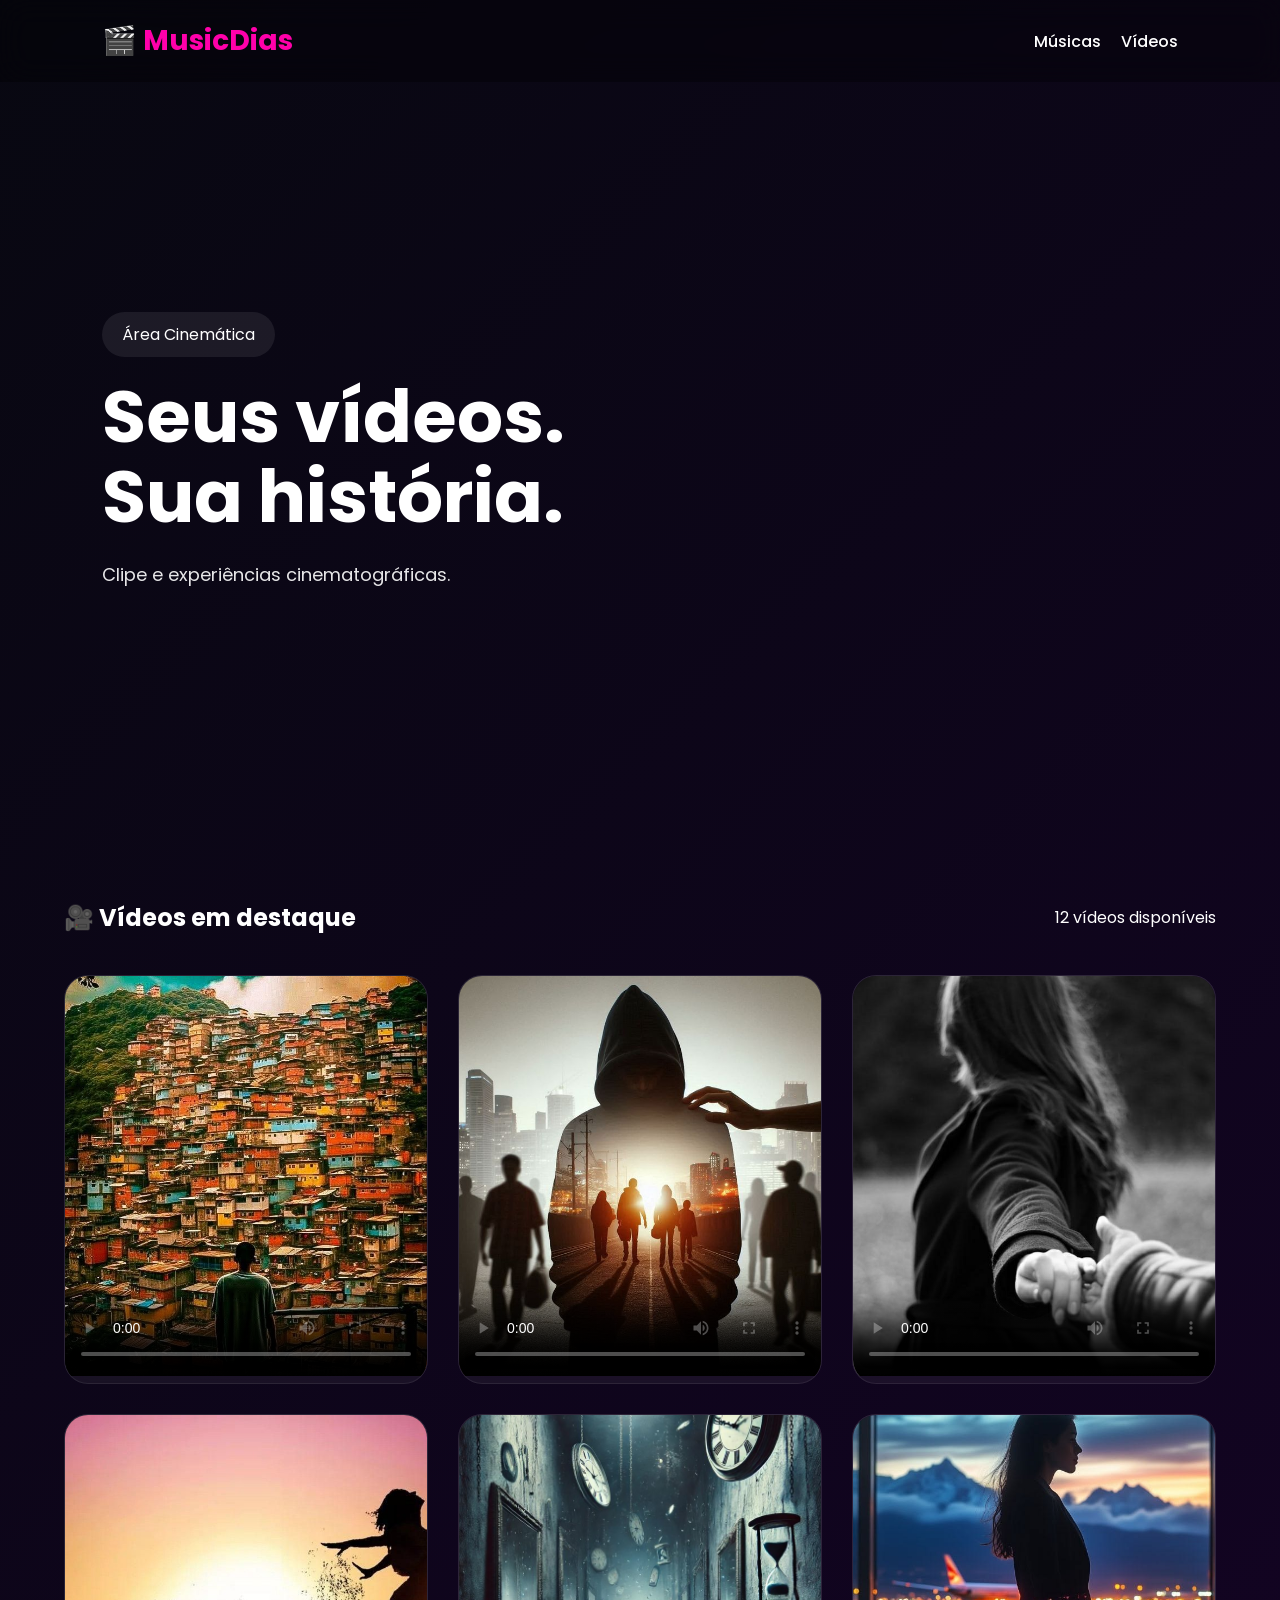
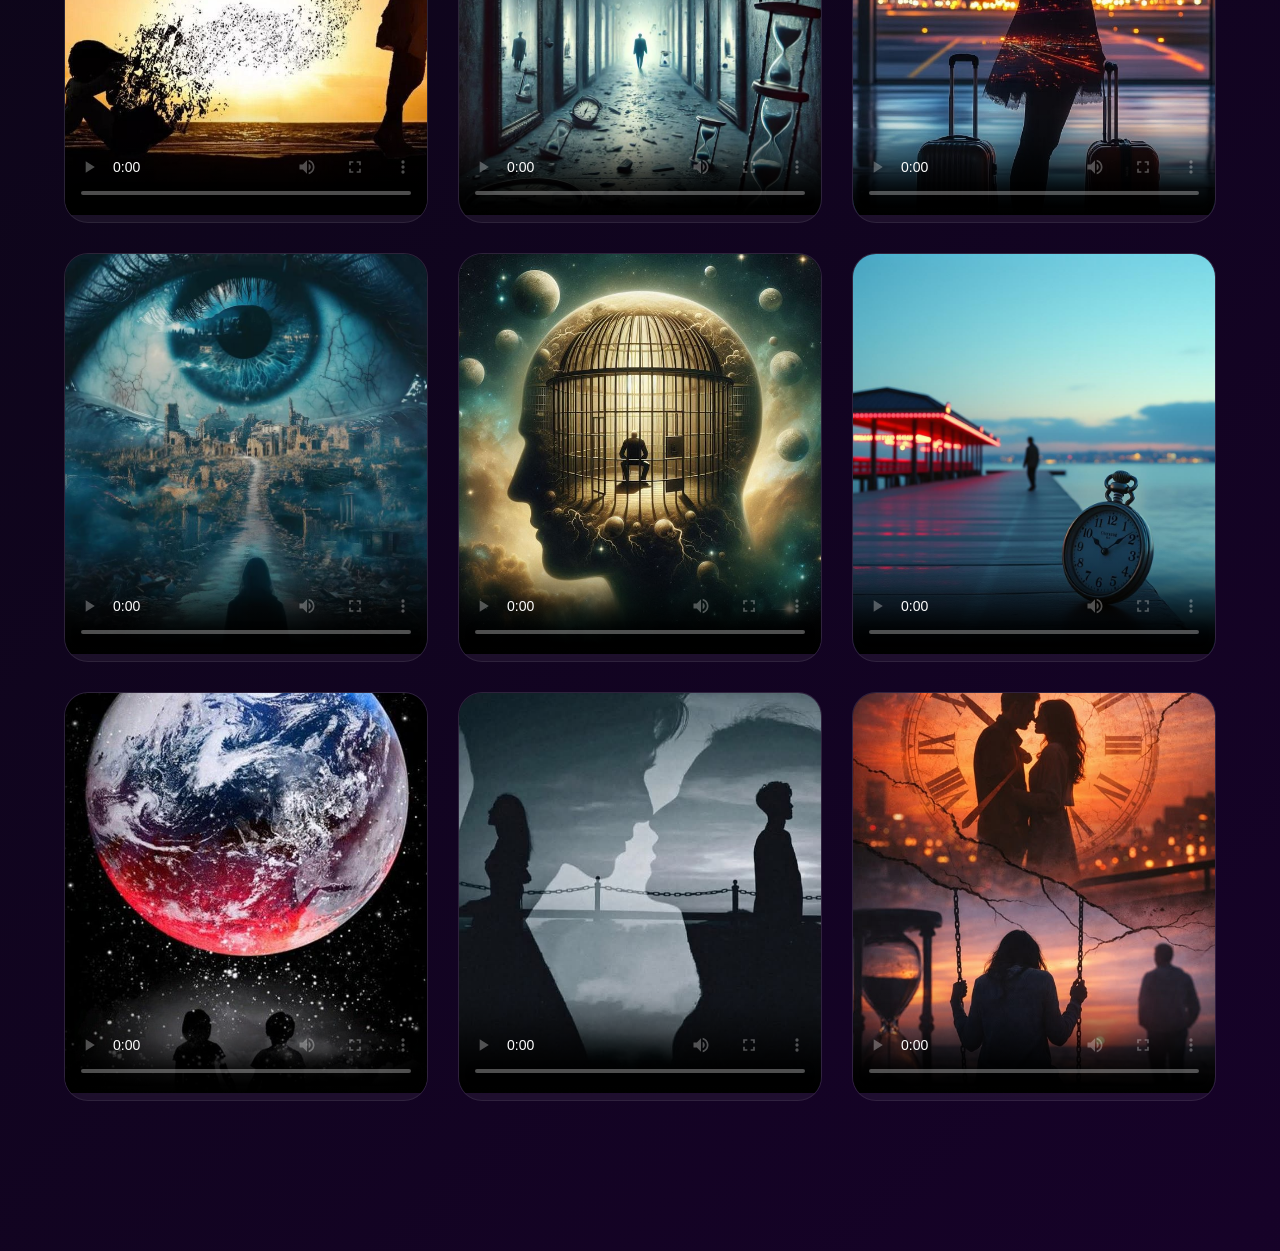
==== videos.html @ 47ad1097 "04/06/26 começo do site" ====
<!DOCTYPE html>
<html lang="pt-BR">

<head>

    <meta charset="UTF-8">
    <meta name="viewport" content="width=device-width, initial-scale=1.0">

    <title>MusicDias Vídeos 🎬</title>

    <link rel="stylesheet" href="style.css">

    <link rel="preconnect" href="https://fonts.googleapis.com">

    <link href="https://fonts.googleapis.com/css2?family=Poppins:wght@300;400;500;600;700&display=swap"
        rel="stylesheet">

</head>

<body>

    <header>

        <div class="logo">
            🎬 MusicDias
        </div>

        <nav>
            <a href="index.html">Músicas</a>
            <a href="videos.html">Vídeos</a>
        </nav>

    </header>

    <section class="hero video-hero">

        <div class="hero-text">

            <span class="hero-tag">
                Área Cinemática
            </span>

            <h1>
                Seus vídeos.<br>
                Sua história.
            </h1>

            <p>
                Clipe e experiências cinematográficas.
            </p>

        </div>

    </section>

   
    

    <main class="container">

        <div class="section-header">

            <h2>
                🎥 Vídeos em destaque
            </h2>

            <span>
                12 vídeos disponíveis
            </span>

        </div>

        <div class="video-grid">

            <!-- VIDEO 1 -->
            <div class="video-card">
                <video controls poster="img/No corre pela vida.jpg"  >
                    <source src="videos/video1.mp4" type="video/mp4">
                </video>
                <div class="video-info">

                    

                    
                </div>
            </div>

            <!-- VIDEO 2 -->
            <div class="video-card">
                <video controls poster="img/vivencia me fez.jpg">
                    <source src="videos/video2.mp4" type="video/mp4">
                </video>
                <div class="video-info">
                    
                   

                    

                </div>
            </div>

            <!-- VIDEO 3 -->
            <div class="video-card">
                <video controls poster="img/hoje ela soma.jpg" >
                    <source src="videos/video3.mp4" type="video/mp4">
                </video>
                <div class="video-info">
                    

                    
                    

                </div>
            </div>

            <!-- VIDEO 4 -->
            <div class="video-card">
                <video controls poster="img/passos pequenos.jpg">
                    <source src="videos/video4.mp4" type="video/mp4">
                </video>
                <div class="video-info">
                   
                    

                    

                </div>
            </div>

            <!-- VIDEO 5 -->
            <div class="video-card">
                <video controls poster="img/prioridade.jpg">
                    <source src="videos/video5.mp4" type="video/mp4">
                </video>
                <div class="video-info">
                    
                    

                    

                </div>
            </div>

            <!-- VIDEO 6 -->
            <div class="video-card">
                <video controls poster="img/De longe eu te protejo.jpg">
                    <source src="videos/video6.mp4" type="video/mp4">
                </video>
                <div class="video-info">
                    

                  
                    

                </div>
            </div>

            <!-- VIDEO 7 -->
            <div class="video-card">
                <video controls poster="img/vivo nessa ilusao.jpg">
                    <source src="videos/video7.mp4" type="video/mp4">
                </video>
                <div class="video-info">
                    

                   

                    

                </div>
            </div>

            <!-- VIDEO 8 -->
            <div class="video-card">
                <video controls poster="img/Criadovazio.jpg">
                    <source src="videos/video8.mp4" type="video/mp4">
                </video>
                <div class="video-info">
                    

                   

                    

                </div>
            </div>

            <!-- VIDEO 9 -->
            <div class="video-card">
                <video controls poster="img/tempo que não volta 3.jpeg">
                    <source src="videos/video9.mp4" type="video/mp4">
                </video>
                <div class="video-info">
                    

                    

                    

                </div>
            </div>

            <!-- VIDEO 10 -->
            <div class="video-card">
                <video controls poster="img/era nos dois.jpg">
                    <source src="videos/video10.mp4" type="video/mp4">
                </video>
                <div class="video-info">
                    
                    

                   

                </div>
            </div>

            <!-- VIDEO 11 -->
            <div class="video-card">
                <video controls poster="img/quase nos.jpg">
                    <source src="videos/video11.mp4" type="video/mp4">
                </video>
                <div class="video-info">
                   

                    

                   

                </div>
            </div>

            <!-- VIDEO 12 -->
            <div class="video-card">
                <video controls poster="img/Um dia a gente se torna.jpg">
                    <source src="videos/video12.mp4" type="video/mp4">
                </video>
                <div class="video-info">
                    
                    

                    

                </div>
            </div>

        </div>

    </main>

    <script src="script.js"></script>

</body>

</html>
---- style.css ----
*

{
    margin:0;
    padding:0;
    box-sizing:border-box;
    font-family:'Poppins',sans-serif;
    transition :.3s,
    color .3s,
    transform .3s,
    border .3s;
}

html{
    scroll-behavior:smooth;
}

body{
    background:linear-gradient(
        -45deg,
        #080811,
        #120018,
        #1b0030,
        #080811
    );

    background-size:400% 400%;

    animation:bgAnimation 12s ease infinite;

    color:white;

    overflow-x:hidden;
}

@keyframes bgAnimation{

    0%{
        background-position:0% 50%;
    }

    50%{
        background-position:100% 50%;
    }

    100%{
        background-position:0% 50%;
    }

}

#particles-js{
    position:fixed;
    width:100%;
    height:100%;
    z-index:-1;
}

#loader{
    position:fixed;
    width:100%;
    height:100vh;
    background:#080811;

    display:flex;
    justify-content:center;
    align-items:center;
    flex-direction:column;

    z-index:99999;
}

#loader h1{
    font-size:60px;
    color:#ff00aa;
}

header{
    position:fixed;
    width:100%;
    top:0;

    padding:20px 8%;

    display:flex;
    justify-content:space-between;
    align-items:center;

    backdrop-filter:blur(15px);

    background:rgba(0,0,0,.3);

    z-index:1000;
}

.logo{
    font-size:28px;
    font-weight:700;
    color:#ff00aa;
}

nav{
    display:flex;
    gap:20px;
}

nav a{
    text-decoration:none;
    color:white;
    font-weight:500;
}

nav a:hover{
    color:#ff00aa;
}

.hero{
    min-height:100vh;

    display:flex;
    align-items:center;

    padding:0 8%;
}

.hero-text{
    max-width:700px;
}

.hero-tag{
    display:inline-block;

    padding:10px 20px;

    border-radius:30px;

    background:rgba(255,255,255,.08);

    margin-bottom:20px;
}

.hero-text h1{
    font-size:72px;
    line-height:1.1;
}

.hero-text p{
    margin-top:25px;
    opacity:.9;
    font-size:18px;
}

.hero-buttons{
    display:flex;
    gap:15px;
    margin-top:35px;
    flex-wrap:wrap;
}

#themeToggle,
.video-btn,
.btn{
    padding:15px 25px;

    border:none;
    border-radius:14px;

    cursor:pointer;

    background:#ff00aa;
    color:white;

    text-decoration:none;

    font-weight:600;
}

.video-btn{
    background:#6a00ff;
}

#themeToggle:hover,
.video-btn:hover,
.btn:hover{
    transform:translateY(-5px);
}

.search-section{
    width:100%;

    display:flex;
    justify-content:center;

    margin-top:-100px;
    margin-bottom:60px;
}

.search-section input{
    width:500px;
    max-width:90%;

    padding:18px;

    border:none;
    border-radius:16px;

    background:rgba(255,255,255,.06);

    color:white;

    backdrop-filter:blur(10px);
}

.container{
    width:90%;
    max-width:1400px;
    margin:auto;
    padding-bottom:150px;
}

.section-header{
    display:flex;
    justify-content:space-between;
    align-items:center;

    margin-bottom:40px;
}

.music-grid,
.video-grid{
    display:grid;

    grid-template-columns:
    repeat(auto-fit,minmax(280px,1fr));

    gap:30px;
}

.card,
.video-card{
    position:relative;

    overflow:hidden;

    border-radius:24px;

    background:rgba(255,255,255,.05);

    border:1px solid rgba(255,255,255,.08);

    backdrop-filter:blur(15px);
}

.card:hover,
.video-card:hover{
    transform:translateY(-10px);

    box-shadow:
    0 0 35px rgba(255,0,170,.25);
}

.card img,
.video-card video{
    width:100%;
    height:400px;
    object-fit:cover;
}

.overlay{
    position:absolute;
    width:100%;
    height:100%;

    background:linear-gradient(
        transparent,
        rgba(0,0,0,.9)
    );
}

.card-content,
.video-info{
    position:absolute;
    bottom:0;

    width:100%;

    padding:25px;
}

.card-content h3,
.video-info h3{
    font-size:24px;
}

.card-content p,
.video-info p{
    margin:10px 0;
    opacity:.9;
}

.music-player{
    position:fixed;
    bottom:0;

    width:100%;

    padding:20px;

    text-align:center;

    background:rgba(0,0,0,.4);

    backdrop-filter:blur(12px);
}

#loginScreen{
    position:fixed;

    width:100%;
    height:100vh;

    display:flex;
    justify-content:center;
    align-items:center;

    background:#05050c;

    z-index:999999;
}

.login-box{
    width:90%;
    max-width:420px;

    padding:40px;

    border-radius:24px;

    background:rgba(255,255,255,.05);

    border:1px solid rgba(255,255,255,.08);

    backdrop-filter:blur(15px);

    text-align:center;
}

.login-box h1{
    color:#ff00aa;
    margin-bottom:15px;
}

.login-box p{
    margin-bottom:20px;
    opacity:.8;
}

.login-box input,
.login-box button{
    width:100%;
    padding:15px;
    border:none;
    border-radius:14px;
}

.login-box input{
    background:#141424;
    color:white;
    margin-bottom:15px;
}

.login-box button{
    background:#ff00aa;
    color:white;
    cursor:pointer;
}

#errorMessage{
    display:none;
    margin-top:15px;
    color:#ff4d6d;
}

.light{
    background:#f5f5f5;
    color:#111;
}

button:focus,
input:focus,
audio:focus{
    outline:2px solid #ff00aa;
    outline-offset:4px;
}

@media(max-width:768px){

    .hero-text h1{
        font-size:46px;
    }

    nav{
        display:none;
    }

    .section-header{
        flex-direction:column;
        gap:10px;
        align-items:flex-start;
    }

}

.video-like-btn{

    margin-top:15px;

    padding:12px 18px;

    border:none;

    border-radius:12px;

    background:#ff0055;

    color:white;

    cursor:pointer;

    font-weight:600;

    transition:.3s;

}

.video-like-btn:hover{

    transform:translateY(-3px);

    background:#ff3377;

}

.video-liked{

    background:#00c896 !important;

}
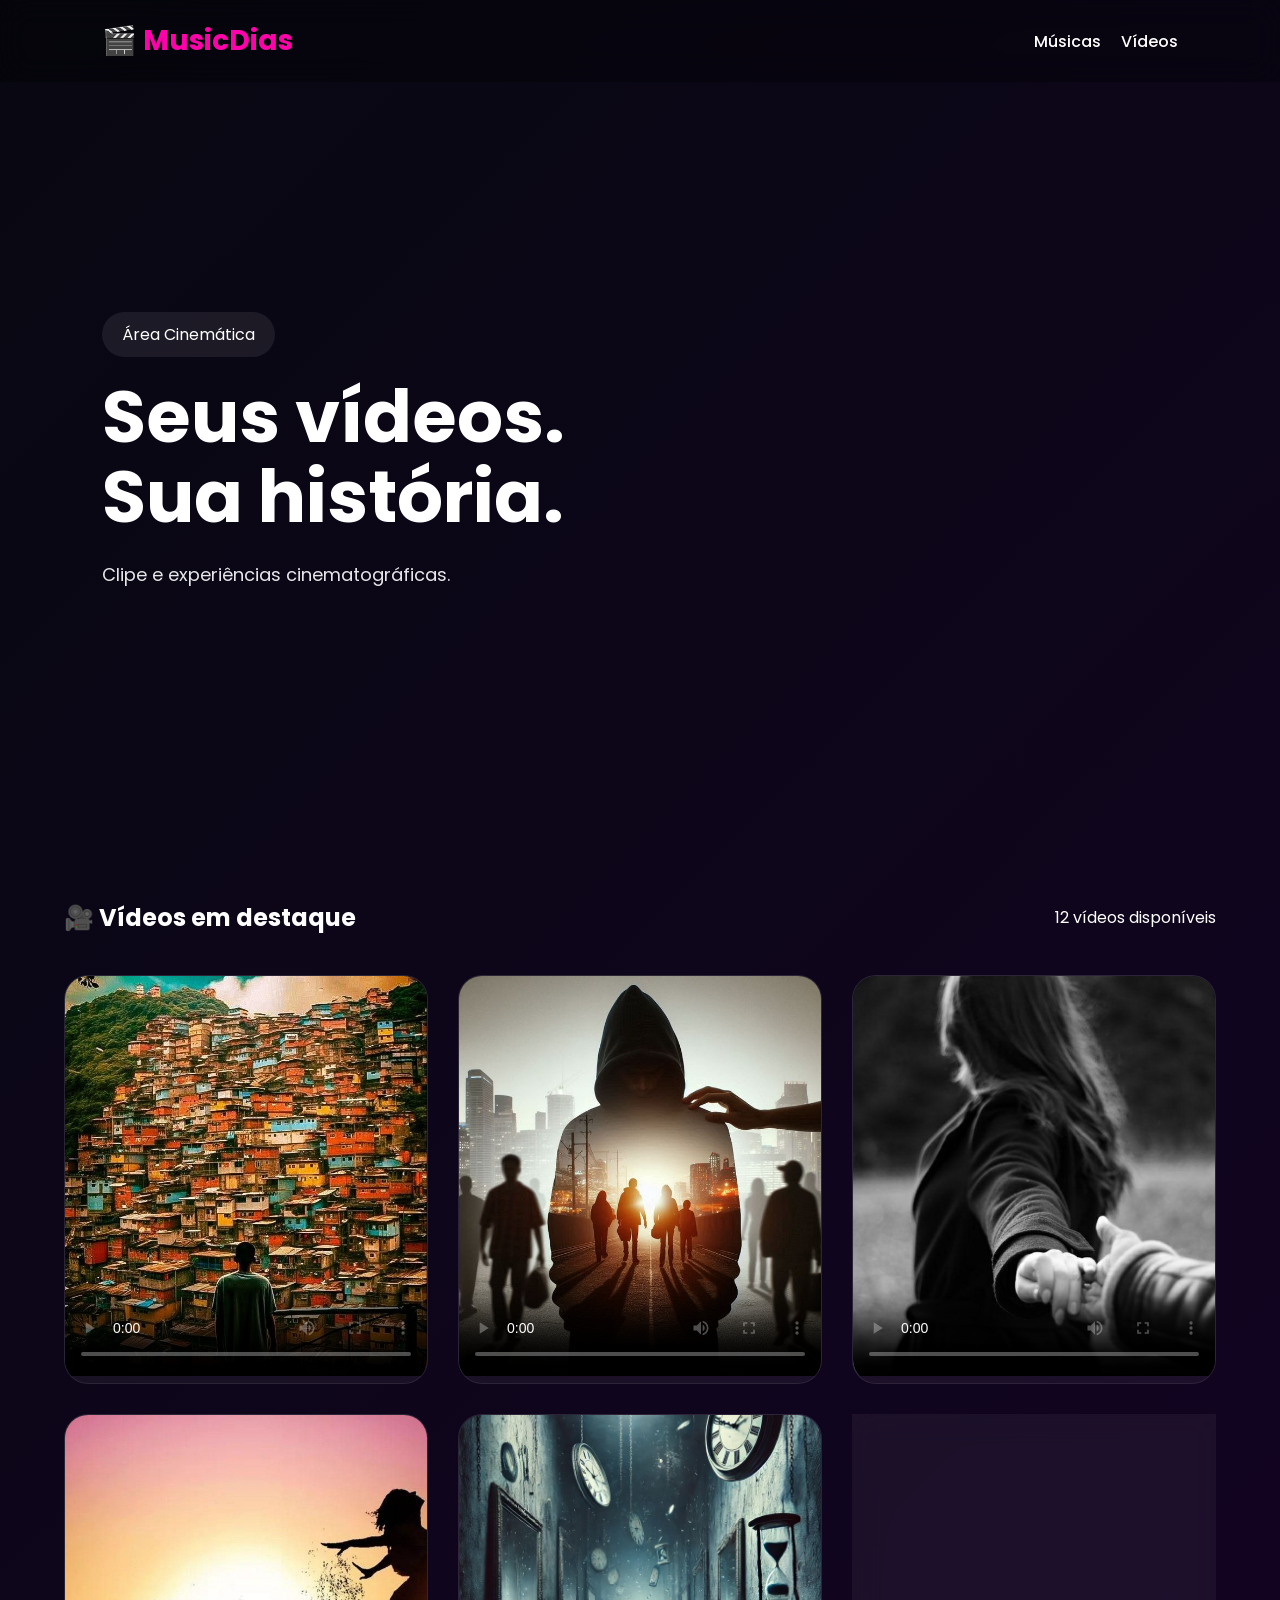
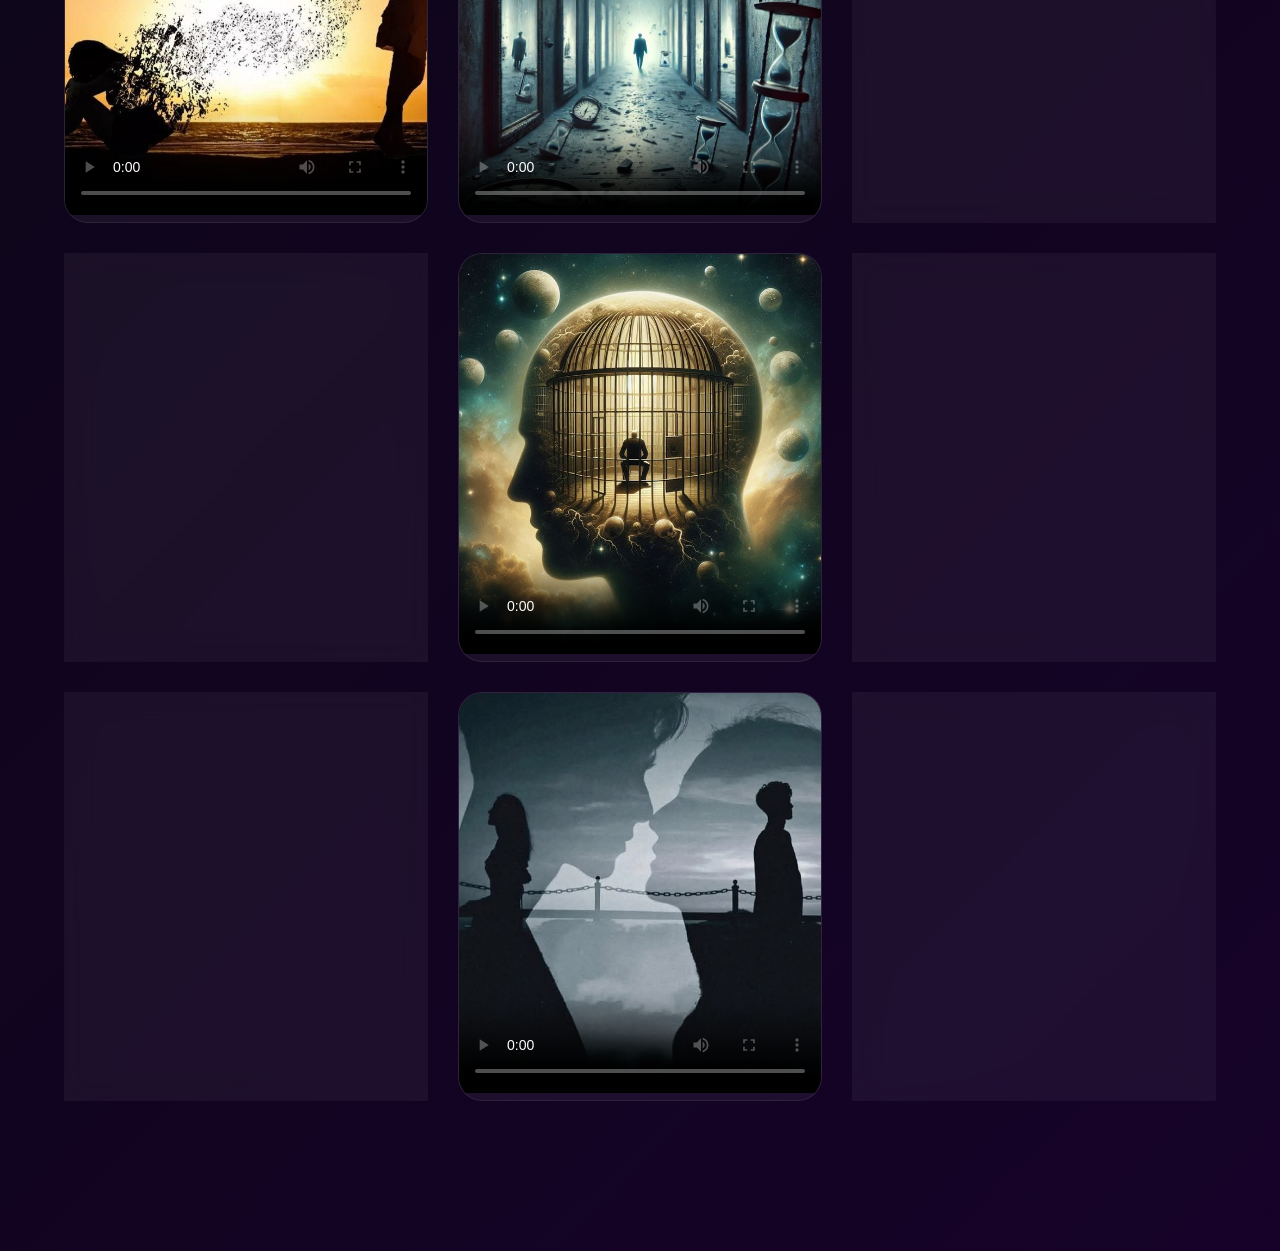
==== commit 914b19ae: "08/06/26 melhorias site" ====
--- a/videos.html
+++ b/videos.html
@@ -74,7 +74,7 @@
 
             <!-- VIDEO 1 -->
             <div class="video-card">
-                <video controls poster="img/No corre pela vida.jpg"  >
+                <video controls controlsList="nodownload noplaybackrate" disablePictureInPicture poster="img/No corre pela vida.jpg"  >
                     <source src="videos/video1.mp4" type="video/mp4">
                 </video>
                 <div class="video-info">
@@ -87,7 +87,7 @@
 
             <!-- VIDEO 2 -->
             <div class="video-card">
-                <video controls poster="img/vivencia me fez.jpg">
+               <video controls controlsList="nodownload noplaybackrate" disablePictureInPicture poster="img/vivencia me fez.jpg">
                     <source src="videos/video2.mp4" type="video/mp4">
                 </video>
                 <div class="video-info">
@@ -101,7 +101,7 @@
 
             <!-- VIDEO 3 -->
             <div class="video-card">
-                <video controls poster="img/hoje ela soma.jpg" >
+                <video controls controlsList="nodownload noplaybackrate" disablePictureInPicture poster="img/hoje ela soma.jpg" >
                     <source src="videos/video3.mp4" type="video/mp4">
                 </video>
                 <div class="video-info">
@@ -115,7 +115,7 @@
 
             <!-- VIDEO 4 -->
             <div class="video-card">
-                <video controls poster="img/passos pequenos.jpg">
+             <video controls controlsList="nodownload noplaybackrate" disablePictureInPicture poster="img/passos pequenos.jpg">
                     <source src="videos/video4.mp4" type="video/mp4">
                 </video>
                 <div class="video-info">
@@ -129,7 +129,7 @@
 
             <!-- VIDEO 5 -->
             <div class="video-card">
-                <video controls poster="img/prioridade.jpg">
+               <video controls controlsList="nodownload noplaybackrate" disablePictureInPicture poster="img/prioridade.jpg">
                     <source src="videos/video5.mp4" type="video/mp4">
                 </video>
                 <div class="video-info">
@@ -143,7 +143,7 @@
 
             <!-- VIDEO 6 -->
             <div class="video-card">
-                <video controls poster="img/De longe eu te protejo.jpg">
+                <video controls controlsList="nodownload noplaybackrate" disablePictureInPicture poster="img/De longe eu te protejo.jpg">
                     <source src="videos/video6.mp4" type="video/mp4">
                 </video>
                 <div class="video-info">
@@ -157,7 +157,7 @@
 
             <!-- VIDEO 7 -->
             <div class="video-card">
-                <video controls poster="img/vivo nessa ilusao.jpg">
+               <video controls controlsList="nodownload noplaybackrate" disablePictureInPicture poster="img/vivo nessa ilusao.jpg">
                     <source src="videos/video7.mp4" type="video/mp4">
                 </video>
                 <div class="video-info">
@@ -172,7 +172,7 @@
 
             <!-- VIDEO 8 -->
             <div class="video-card">
-                <video controls poster="img/Criadovazio.jpg">
+              <video controls controlsList="nodownload noplaybackrate" disablePictureInPicture poster="img/Criadovazio.jpg">
                     <source src="videos/video8.mp4" type="video/mp4">
                 </video>
                 <div class="video-info">
@@ -187,7 +187,7 @@
 
             <!-- VIDEO 9 -->
             <div class="video-card">
-                <video controls poster="img/tempo que não volta 3.jpeg">
+               <video controls controlsList="nodownload noplaybackrate" disablePictureInPicture poster="img/tempo que não volta 3.jpeg">
                     <source src="videos/video9.mp4" type="video/mp4">
                 </video>
                 <div class="video-info">
@@ -202,7 +202,7 @@
 
             <!-- VIDEO 10 -->
             <div class="video-card">
-                <video controls poster="img/era nos dois.jpg">
+                <video controls controlsList="nodownload noplaybackrate" disablePictureInPicture poster="img/era nos dois.jpg">
                     <source src="videos/video10.mp4" type="video/mp4">
                 </video>
                 <div class="video-info">
@@ -216,7 +216,7 @@
 
             <!-- VIDEO 11 -->
             <div class="video-card">
-                <video controls poster="img/quase nos.jpg">
+               <video controls controlsList="nodownload noplaybackrate" disablePictureInPicture poster="img/quase nos.jpg">
                     <source src="videos/video11.mp4" type="video/mp4">
                 </video>
                 <div class="video-info">
@@ -231,7 +231,7 @@
 
             <!-- VIDEO 12 -->
             <div class="video-card">
-                <video controls poster="img/Um dia a gente se torna.jpg">
+               <video controls controlsList="nodownload noplaybackrate" disablePictureInPicture poster="img/Um dia a gente se torna.jpg">
                     <source src="videos/video12.mp4" type="video/mp4">
                 </video>
                 <div class="video-info">
--- a/style.css
+++ b/style.css
@@ -445,4 +445,34 @@
 
     background:#00c896 !important;
 
+}
+
+
+audio{
+    width:100%;
+    margin-top:10px;
+    display:block;
+    min-height:54px;
+}
+
+audio::-webkit-media-controls-panel{
+    width:100%;
+}
+
+@media(max-width:768px){
+
+    .card-content{
+        position:relative;
+        background:rgba(0,0,0,.75);
+    }
+
+    .card img{
+        height:300px;
+    }
+
+    audio{
+        width:100%;
+        min-height:60px;
+    }
+
 }
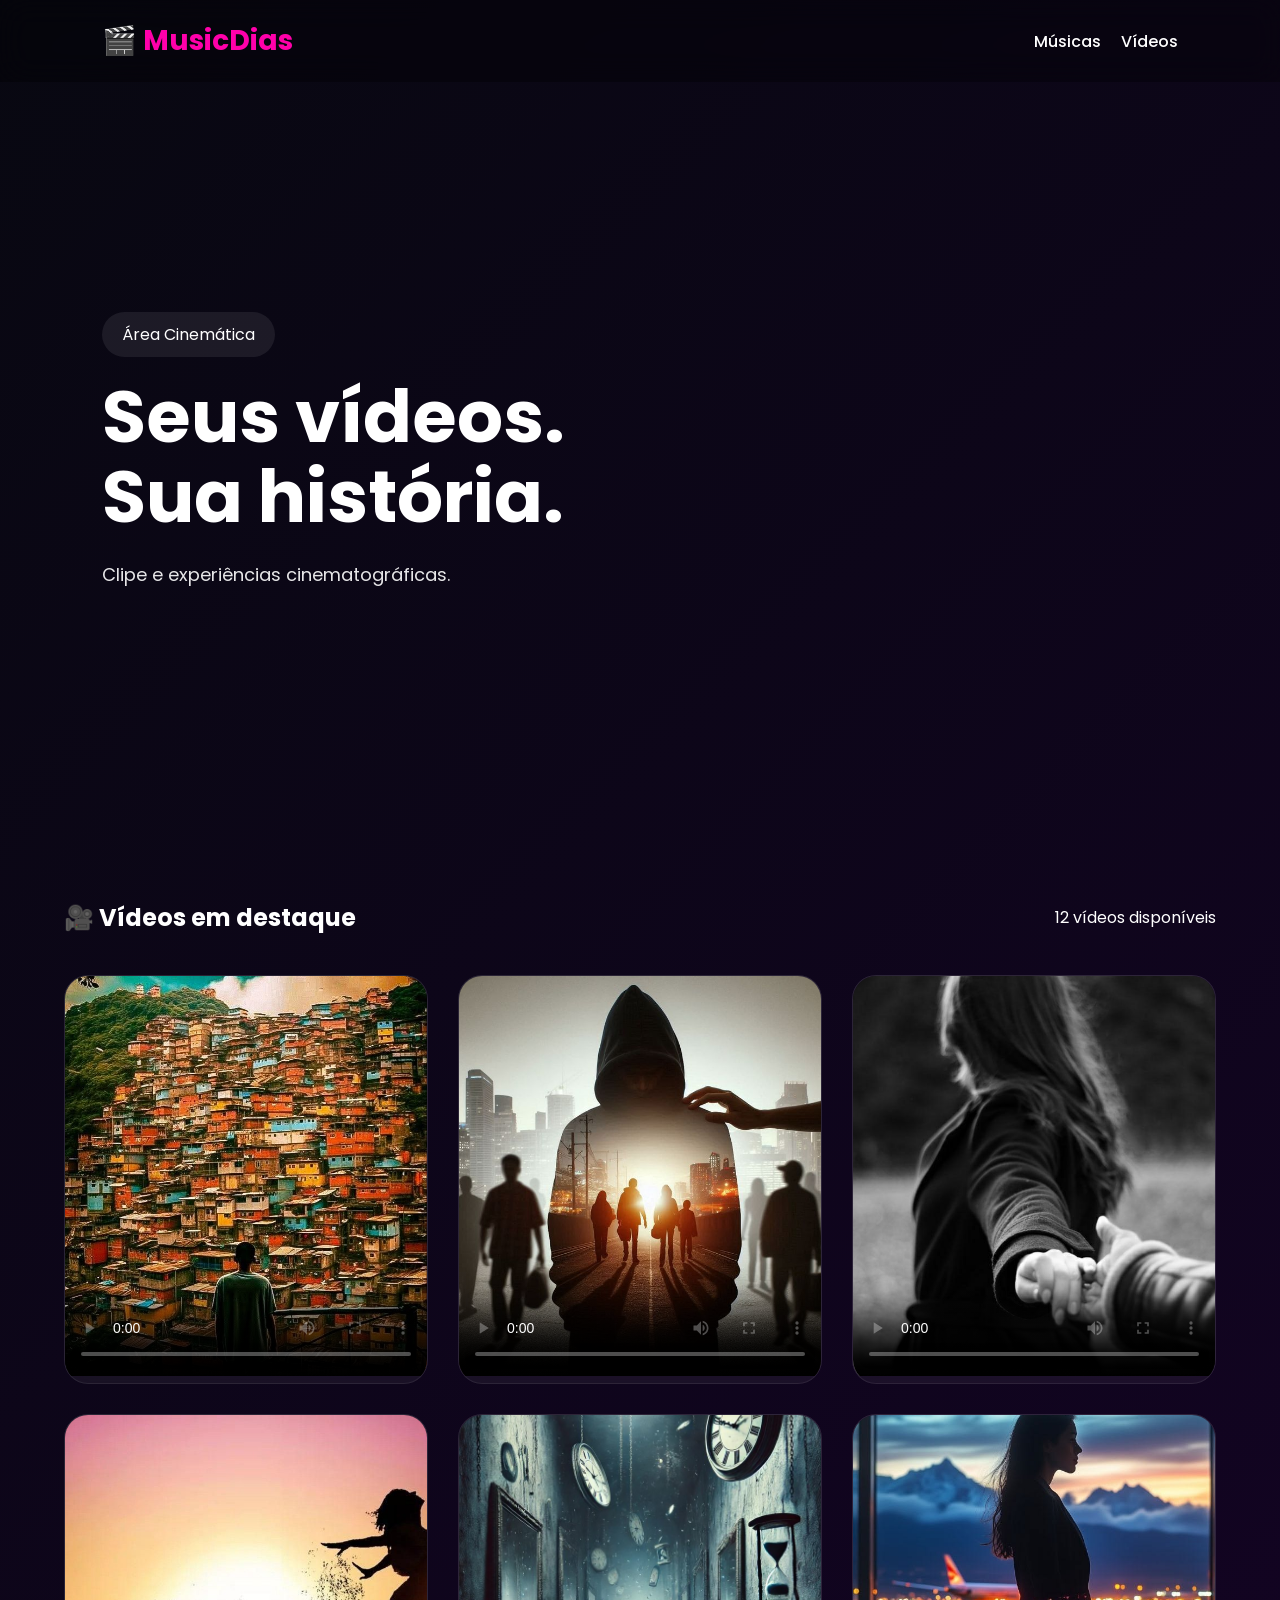
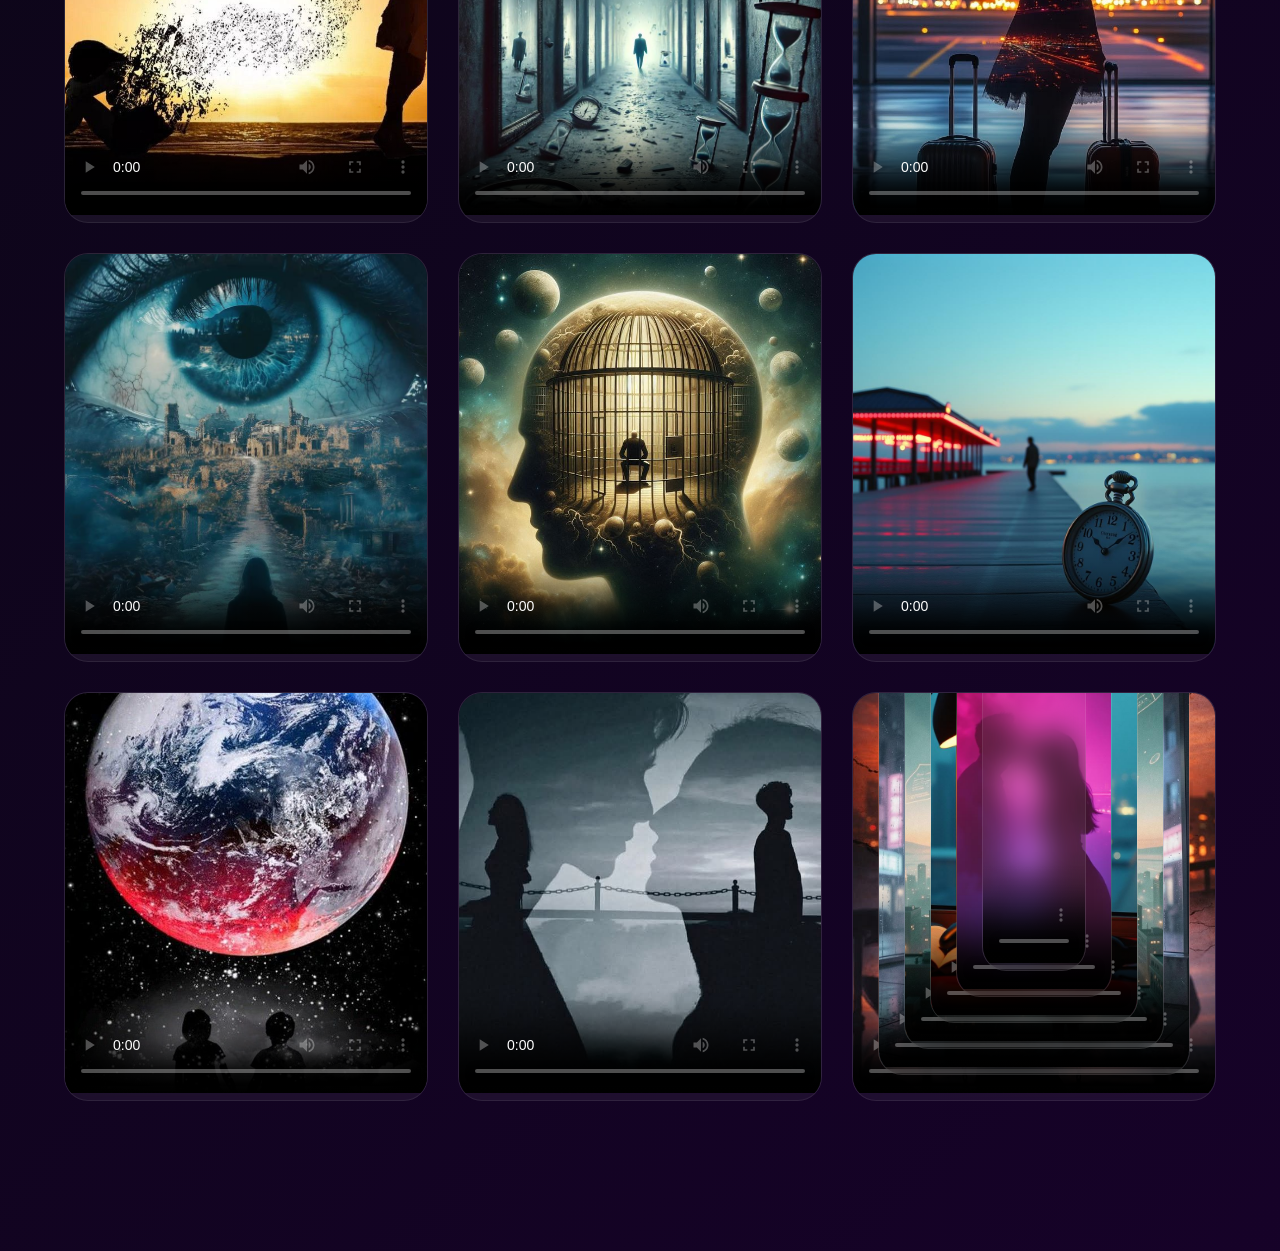
==== commit f1fce3c3: "10/06" ====
--- a/videos.html
+++ b/videos.html
@@ -235,7 +235,45 @@
                     <source src="videos/video12.mp4" type="video/mp4">
                 </video>
                 <div class="video-info">
-                    
+
+                     <!-- VIDEO 13 -->
+            <div class="video-card">
+               <video controls controlsList="nodownload noplaybackrate" disablePictureInPicture poster="img/Madrugada .jpeg">
+                    <source src="videos/video13.mp4" type="video/mp4">
+                </video>
+                <div class="video-info">
+
+
+                              <!-- VIDEO 14 -->
+            <div class="video-card">
+               <video controls controlsList="nodownload noplaybackrate" disablePictureInPicture poster="img/sem replay  (Remastered).jpeg">
+                    <source src="videos/video14.mp4" type="video/mp4">
+                </video>
+                <div class="video-info">
+
+
+
+                              <!-- VIDEO 15 -->
+            <div class="video-card">
+               <video controls controlsList="nodownload noplaybackrate" disablePictureInPicture poster="img/Entre Páginas e Medos.jpeg">
+                    <source src="videos/video15.mp4" type="video/mp4">
+                </video>
+                <div class="video-info">
+
+                       <!-- VIDEO 16 -->
+            <div class="video-card">
+               <video controls controlsList="nodownload noplaybackrate" disablePictureInPicture poster="img/would erase you.jpeg">
+                    <source src="videos/video16.mp4" type="video/mp4">
+                </video>
+                <div class="video-info">
+
+                    <!-- VIDEO 17 -->
+            <div class="video-card">
+               <video controls controlsList="nodownload noplaybackrate" disablePictureInPicture poster="img/s">
+                    <source src="videos/video17.mp4" type="video/mp4">
+                </video>
+                <div class="video-info">
+
                     
 
                     
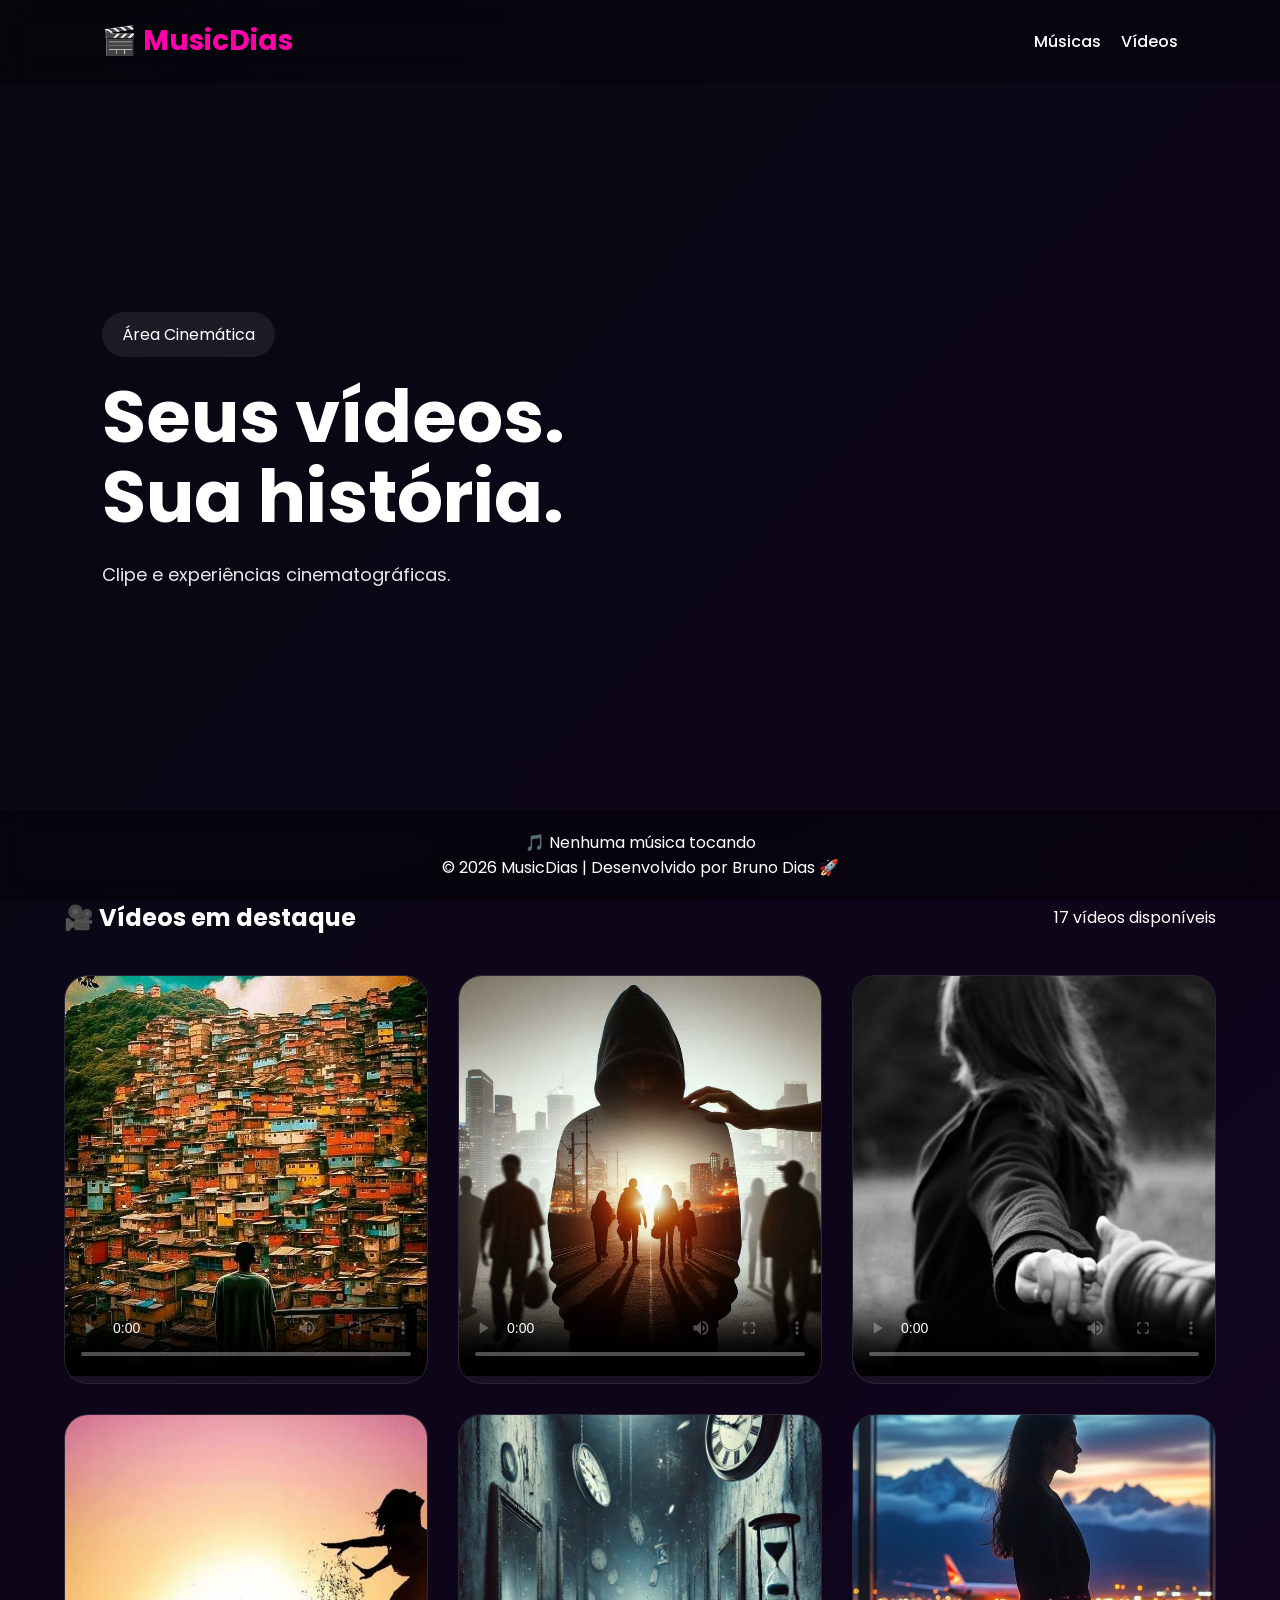
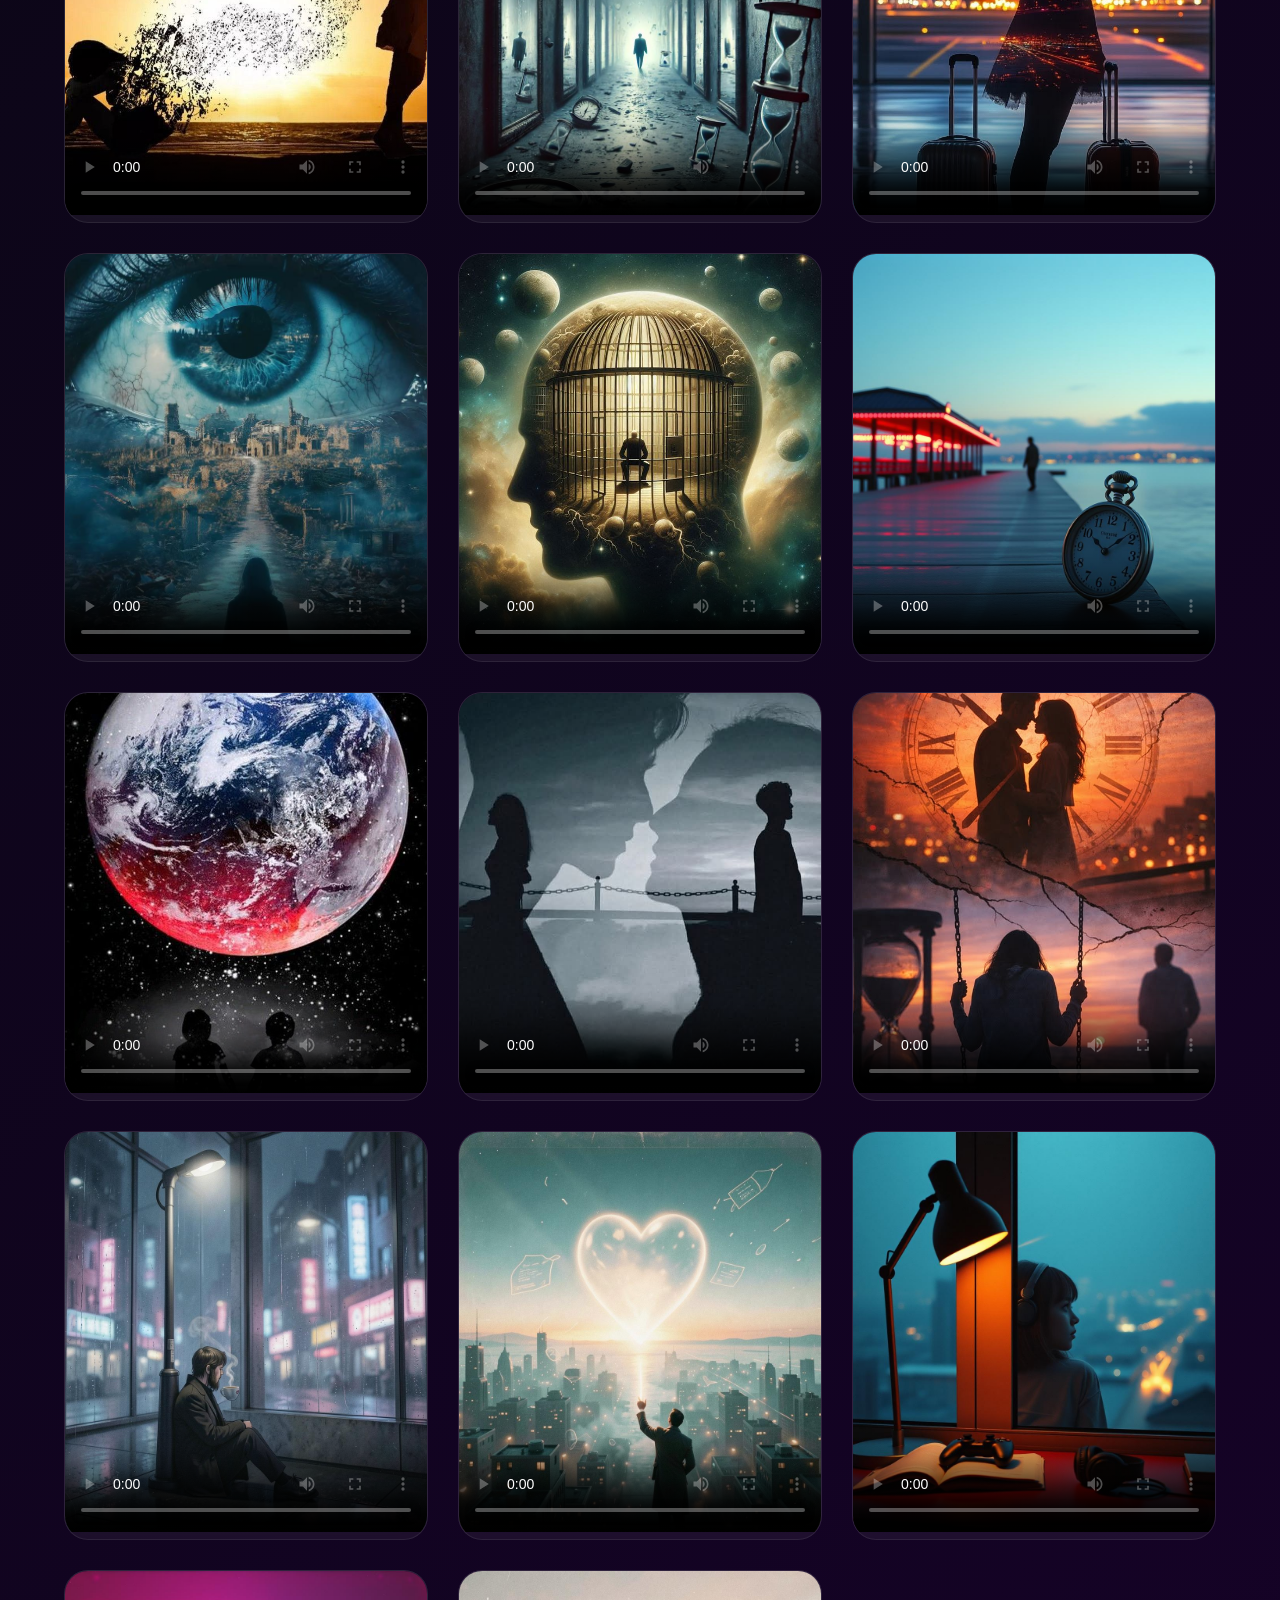
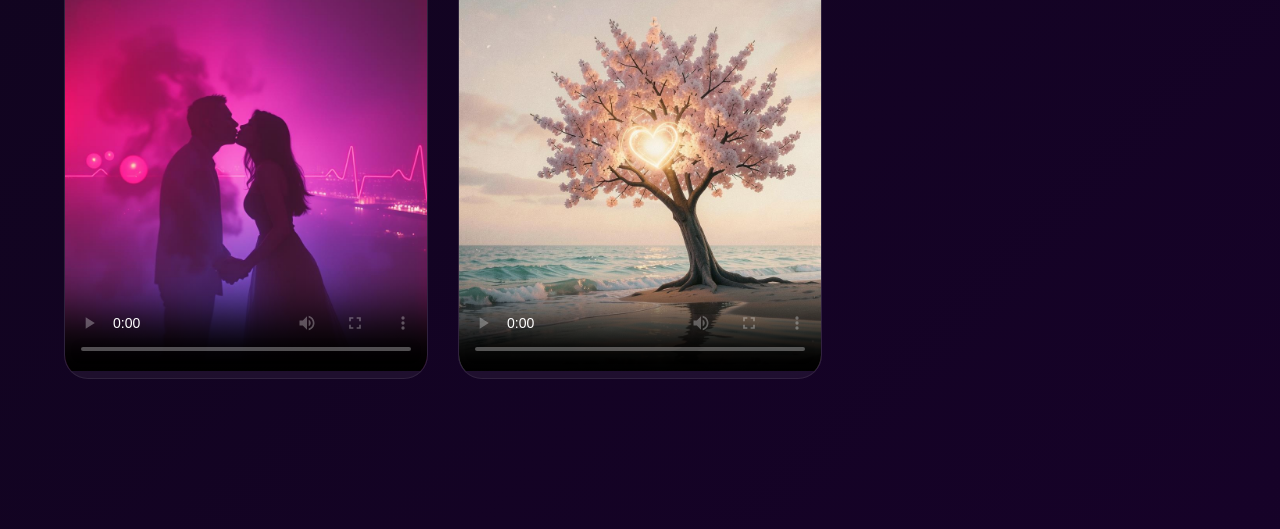
==== commit cc1d64db: "15/06/26 melhorias" ====
--- a/videos.html
+++ b/videos.html
@@ -2,291 +2,194 @@
 <html lang="pt-BR">
 
 <head>
-
     <meta charset="UTF-8">
     <meta name="viewport" content="width=device-width, initial-scale=1.0">
-
     <title>MusicDias Vídeos 🎬</title>
-
     <link rel="stylesheet" href="style.css">
-
     <link rel="preconnect" href="https://fonts.googleapis.com">
-
     <link href="https://fonts.googleapis.com/css2?family=Poppins:wght@300;400;500;600;700&display=swap"
         rel="stylesheet">
-
 </head>
 
 <body>
 
     <header>
-
-        <div class="logo">
-            🎬 MusicDias
-        </div>
-
+        <div class="logo">🎬 MusicDias</div>
         <nav>
             <a href="index.html">Músicas</a>
             <a href="videos.html">Vídeos</a>
         </nav>
-
     </header>
 
     <section class="hero video-hero">
-
         <div class="hero-text">
-
-            <span class="hero-tag">
-                Área Cinemática
-            </span>
-
-            <h1>
-                Seus vídeos.<br>
-                Sua história.
-            </h1>
-
-            <p>
-                Clipe e experiências cinematográficas.
-            </p>
-
+            <span class="hero-tag">Área Cinemática</span>
+            <h1>Seus vídeos.<br>Sua história.</h1>
+            <p>Clipe e experiências cinematográficas.</p>
         </div>
-
     </section>
 
-   
-    
-
     <main class="container">
-
         <div class="section-header">
-
-            <h2>
-                🎥 Vídeos em destaque
-            </h2>
-
-            <span>
-                12 vídeos disponíveis
-            </span>
-
+            <h2>🎥 Vídeos em destaque</h2>
+            <span>17 vídeos disponíveis</span>
         </div>
 
         <div class="video-grid">
 
-            <!-- VIDEO 1 -->
+
             <div class="video-card">
-                <video controls controlsList="nodownload noplaybackrate" disablePictureInPicture poster="img/No corre pela vida.jpg"  >
+                <video controls controlsList="nodownload noplaybackrate" disablePictureInPicture
+                    poster="img/No corre pela vida.jpg">
                     <source src="videos/video1.mp4" type="video/mp4">
                 </video>
-                <div class="video-info">
-
-                    
-
-                    
-                </div>
+                <div class="video-info"></div>
             </div>
 
-            <!-- VIDEO 2 -->
             <div class="video-card">
-               <video controls controlsList="nodownload noplaybackrate" disablePictureInPicture poster="img/vivencia me fez.jpg">
+                <video controls controlsList="nodownload noplaybackrate" disablePictureInPicture
+                    poster="img/vivencia me fez.jpg">
                     <source src="videos/video2.mp4" type="video/mp4">
                 </video>
-                <div class="video-info">
-                    
-                   
-
-                    
-
-                </div>
+                <div class="video-info"></div>
             </div>
 
-            <!-- VIDEO 3 -->
             <div class="video-card">
-                <video controls controlsList="nodownload noplaybackrate" disablePictureInPicture poster="img/hoje ela soma.jpg" >
+                <video controls controlsList="nodownload noplaybackrate" disablePictureInPicture
+                    poster="img/hoje ela soma.jpg">
                     <source src="videos/video3.mp4" type="video/mp4">
                 </video>
-                <div class="video-info">
-                    
-
-                    
-                    
-
-                </div>
+                <div class="video-info"></div>
             </div>
 
-            <!-- VIDEO 4 -->
             <div class="video-card">
-             <video controls controlsList="nodownload noplaybackrate" disablePictureInPicture poster="img/passos pequenos.jpg">
+                <video controls controlsList="nodownload noplaybackrate" disablePictureInPicture
+                    poster="img/passos pequenos.jpg">
                     <source src="videos/video4.mp4" type="video/mp4">
                 </video>
-                <div class="video-info">
-                   
-                    
-
-                    
-
-                </div>
+                <div class="video-info"></div>
             </div>
 
-            <!-- VIDEO 5 -->
             <div class="video-card">
-               <video controls controlsList="nodownload noplaybackrate" disablePictureInPicture poster="img/prioridade.jpg">
+                <video controls controlsList="nodownload noplaybackrate" disablePictureInPicture
+                    poster="img/prioridade.jpg">
                     <source src="videos/video5.mp4" type="video/mp4">
                 </video>
-                <div class="video-info">
-                    
-                    
-
-                    
-
-                </div>
+                <div class="video-info"></div>
             </div>
 
-            <!-- VIDEO 6 -->
             <div class="video-card">
-                <video controls controlsList="nodownload noplaybackrate" disablePictureInPicture poster="img/De longe eu te protejo.jpg">
+                <video controls controlsList="nodownload noplaybackrate" disablePictureInPicture
+                    poster="img/De longe eu te protejo.jpg">
                     <source src="videos/video6.mp4" type="video/mp4">
                 </video>
-                <div class="video-info">
-                    
-
-                  
-                    
-
-                </div>
+                <div class="video-info"></div>
             </div>
 
-            <!-- VIDEO 7 -->
             <div class="video-card">
-               <video controls controlsList="nodownload noplaybackrate" disablePictureInPicture poster="img/vivo nessa ilusao.jpg">
+                <video controls controlsList="nodownload noplaybackrate" disablePictureInPicture
+                    poster="img/vivo nessa ilusao.jpg">
                     <source src="videos/video7.mp4" type="video/mp4">
                 </video>
-                <div class="video-info">
-                    
-
-                   
-
-                    
-
-                </div>
+                <div class="video-info"></div>
             </div>
 
-            <!-- VIDEO 8 -->
             <div class="video-card">
-              <video controls controlsList="nodownload noplaybackrate" disablePictureInPicture poster="img/Criadovazio.jpg">
+                <video controls controlsList="nodownload noplaybackrate" disablePictureInPicture
+                    poster="img/Criadovazio.jpg">
                     <source src="videos/video8.mp4" type="video/mp4">
                 </video>
-                <div class="video-info">
-                    
-
-                   
-
-                    
-
-                </div>
+                <div class="video-info"></div>
             </div>
 
-            <!-- VIDEO 9 -->
             <div class="video-card">
-               <video controls controlsList="nodownload noplaybackrate" disablePictureInPicture poster="img/tempo que não volta 3.jpeg">
+                <video controls controlsList="nodownload noplaybackrate" disablePictureInPicture
+                    poster="img/tempo que não volta 3.jpeg">
                     <source src="videos/video9.mp4" type="video/mp4">
                 </video>
-                <div class="video-info">
-                    
-
-                    
-
-                    
-
-                </div>
+                <div class="video-info"></div>
             </div>
 
-            <!-- VIDEO 10 -->
             <div class="video-card">
-                <video controls controlsList="nodownload noplaybackrate" disablePictureInPicture poster="img/era nos dois.jpg">
+                <video controls controlsList="nodownload noplaybackrate" disablePictureInPicture
+                    poster="img/era nos dois.jpg">
                     <source src="videos/video10.mp4" type="video/mp4">
                 </video>
-                <div class="video-info">
-                    
-                    
-
-                   
-
-                </div>
+                <div class="video-info"></div>
             </div>
 
-            <!-- VIDEO 11 -->
             <div class="video-card">
-               <video controls controlsList="nodownload noplaybackrate" disablePictureInPicture poster="img/quase nos.jpg">
+                <video controls controlsList="nodownload noplaybackrate" disablePictureInPicture
+                    poster="img/quase nos.jpg">
                     <source src="videos/video11.mp4" type="video/mp4">
                 </video>
-                <div class="video-info">
-                   
-
-                    
-
-                   
-
-                </div>
+                <div class="video-info"></div>
             </div>
 
-            <!-- VIDEO 12 -->
             <div class="video-card">
-               <video controls controlsList="nodownload noplaybackrate" disablePictureInPicture poster="img/Um dia a gente se torna.jpg">
+                <video controls controlsList="nodownload noplaybackrate" disablePictureInPicture
+                    poster="img/Um dia a gente se torna.jpg">
                     <source src="videos/video12.mp4" type="video/mp4">
                 </video>
-                <div class="video-info">
+                <div class="video-info"></div>
+            </div>
 
-                     <!-- VIDEO 13 -->
             <div class="video-card">
-               <video controls controlsList="nodownload noplaybackrate" disablePictureInPicture poster="img/Madrugada .jpeg">
+                <video controls controlsList="nodownload noplaybackrate" disablePictureInPicture
+                    poster="img/Madrugada .jpeg">
                     <source src="videos/video13.mp4" type="video/mp4">
                 </video>
-                <div class="video-info">
+                <div class="video-info"></div>
+            </div>
 
-
-                              <!-- VIDEO 14 -->
             <div class="video-card">
-               <video controls controlsList="nodownload noplaybackrate" disablePictureInPicture poster="img/sem replay  (Remastered).jpeg">
+                <video controls controlsList="nodownload noplaybackrate" disablePictureInPicture
+                    poster="img/sem replay  (Remastered).jpeg">
                     <source src="videos/video14.mp4" type="video/mp4">
                 </video>
-                <div class="video-info">
+                <div class="video-info"></div>
+            </div>
 
-
-
-                              <!-- VIDEO 15 -->
             <div class="video-card">
-               <video controls controlsList="nodownload noplaybackrate" disablePictureInPicture poster="img/Entre Páginas e Medos.jpeg">
+                <video controls controlsList="nodownload noplaybackrate" disablePictureInPicture
+                    poster="img/Entre Páginas e Medos.jpeg">
                     <source src="videos/video15.mp4" type="video/mp4">
                 </video>
-                <div class="video-info">
+                <div class="video-info"></div>
+            </div>
 
-                       <!-- VIDEO 16 -->
             <div class="video-card">
-               <video controls controlsList="nodownload noplaybackrate" disablePictureInPicture poster="img/would erase you.jpeg">
+                <video controls controlsList="nodownload noplaybackrate" disablePictureInPicture
+                    poster="img/would erase you.jpeg">
                     <source src="videos/video16.mp4" type="video/mp4">
                 </video>
-                <div class="video-info">
+                <div class="video-info"></div>
+            </div>
 
-                    <!-- VIDEO 17 -->
             <div class="video-card">
-               <video controls controlsList="nodownload noplaybackrate" disablePictureInPicture poster="img/s">
+                <video controls controlsList="nodownload noplaybackrate" disablePictureInPicture
+                    poster="img/Sakura.jpeg">
                     <source src="videos/video17.mp4" type="video/mp4">
                 </video>
-                <div class="video-info">
-
-                    
-
-                    
-
-                </div>
+                <div class="video-info"></div>
             </div>
 
         </div>
-
     </main>
 
+    <footer class="music-player">
+
+        <p id="currentMusic">
+            🎵 Nenhuma música tocando
+        </p>
+
+        <p>
+            © 2026 MusicDias | Desenvolvido por Bruno Dias 🚀
+        </p>
+
+    </footer>
+
     <script src="script.js"></script>
-
 </body>
 
 </html>
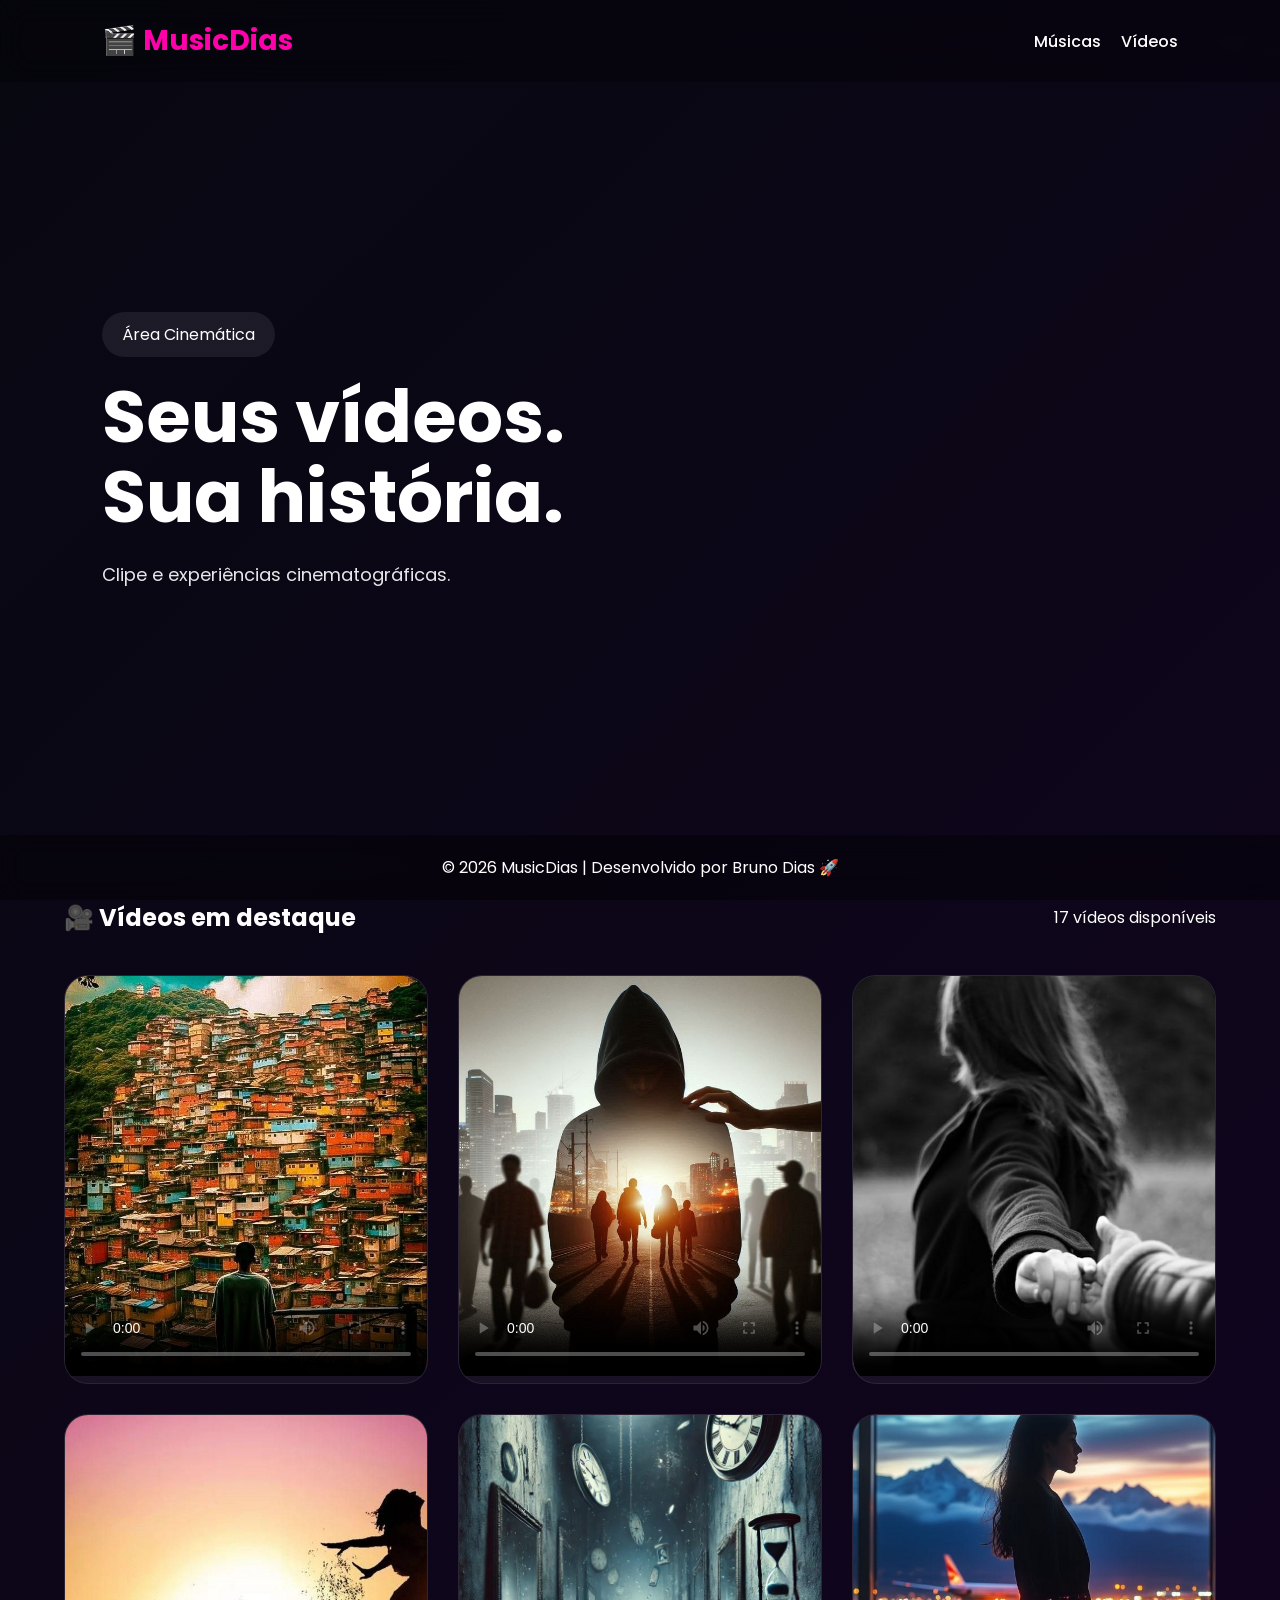
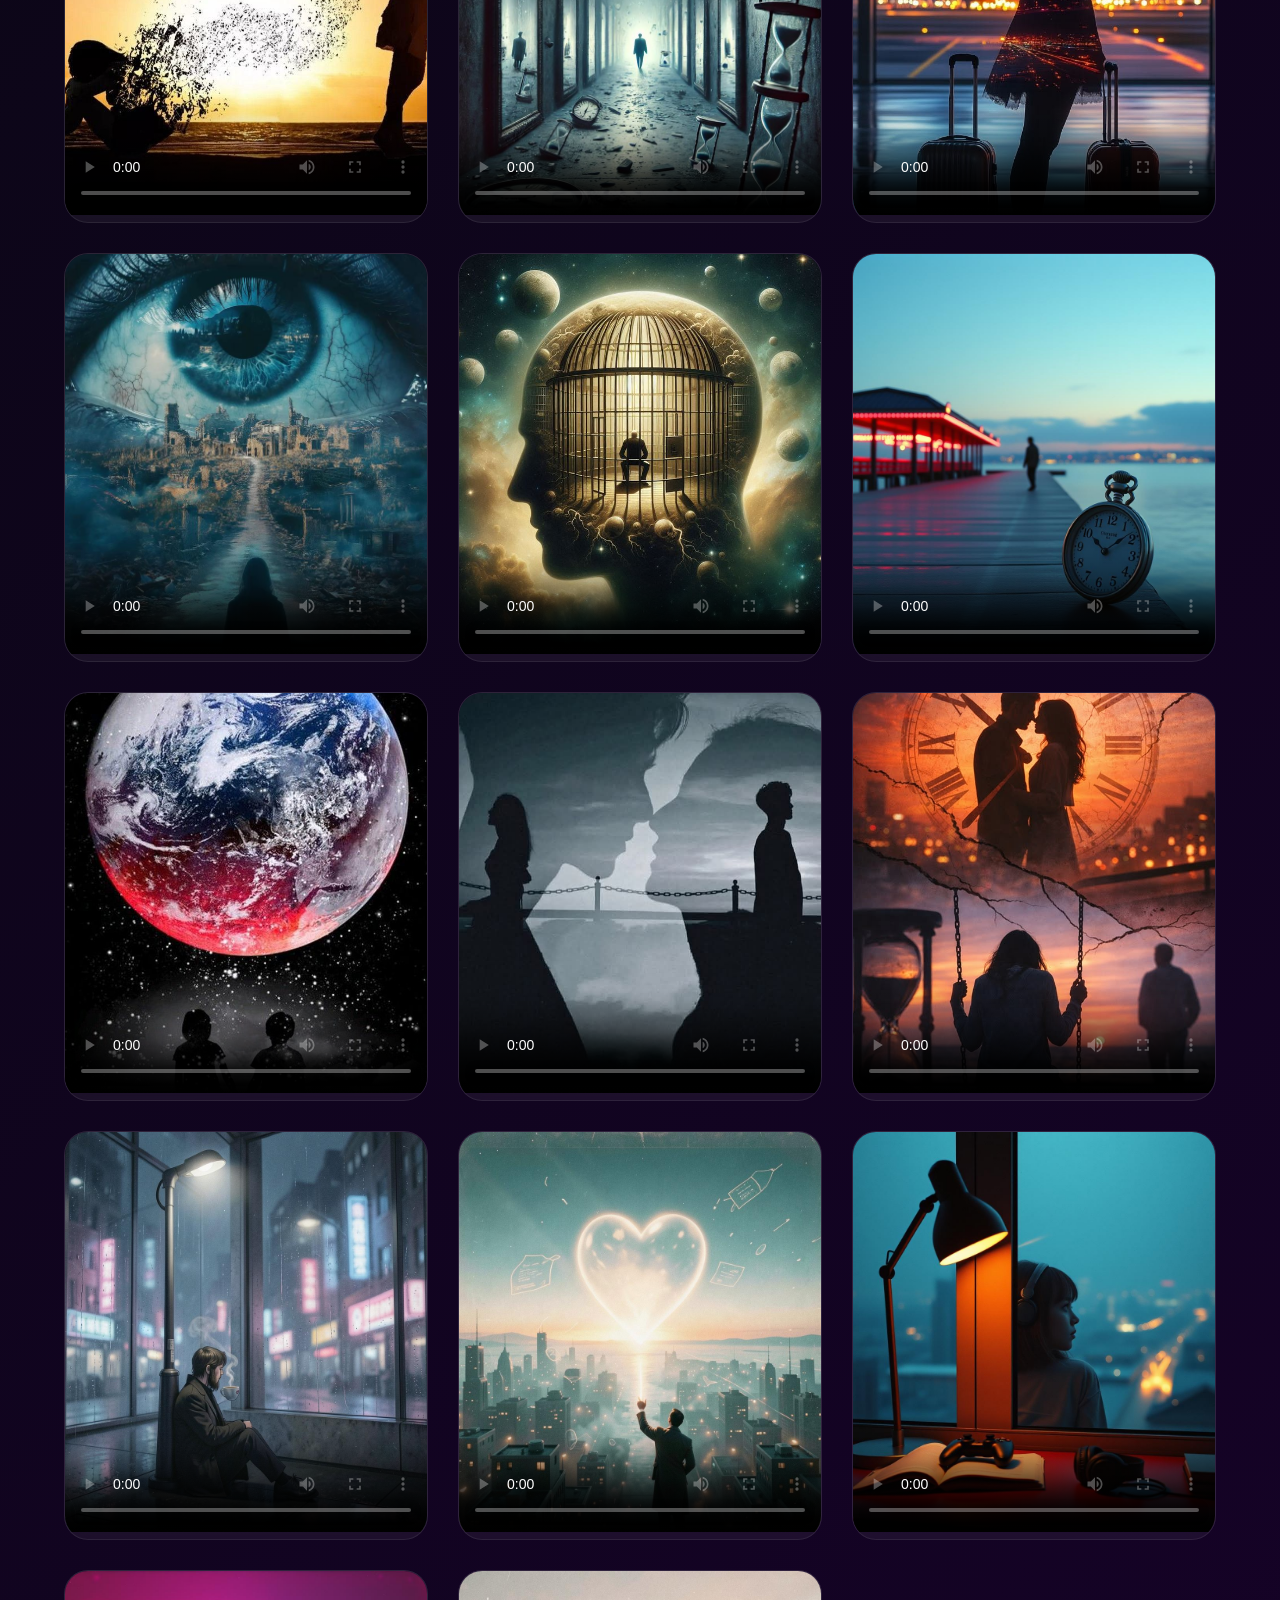
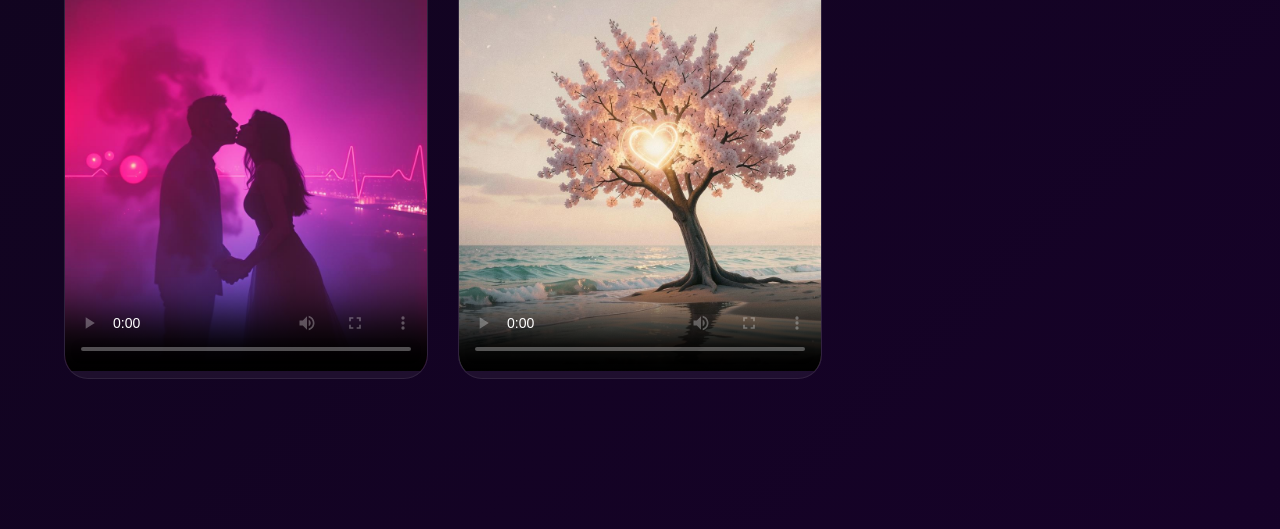
==== commit c0e8e8a2: "15/06/26 melhorias" ====
--- a/videos.html
+++ b/videos.html
@@ -179,9 +179,7 @@
 
     <footer class="music-player">
 
-        <p id="currentMusic">
-            🎵 Nenhuma música tocando
-        </p>
+        
 
         <p>
             © 2026 MusicDias | Desenvolvido por Bruno Dias 🚀
